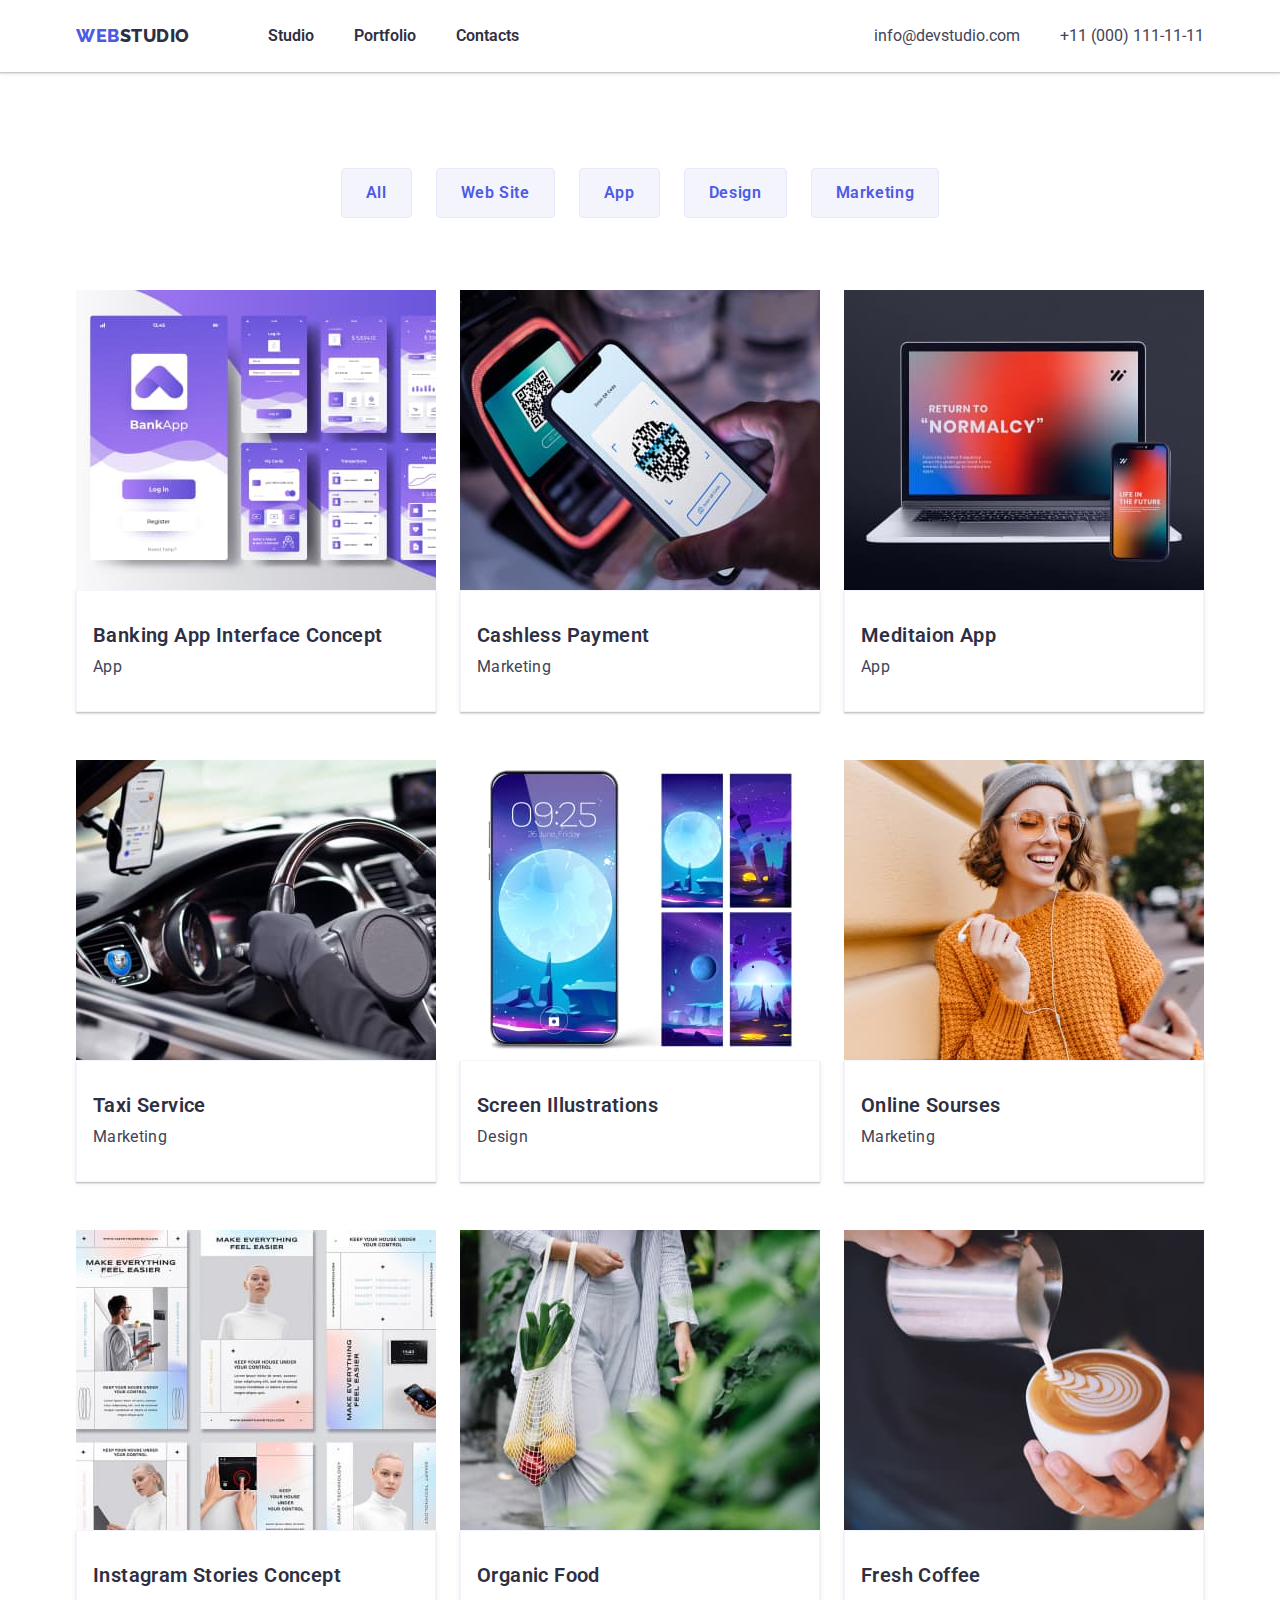
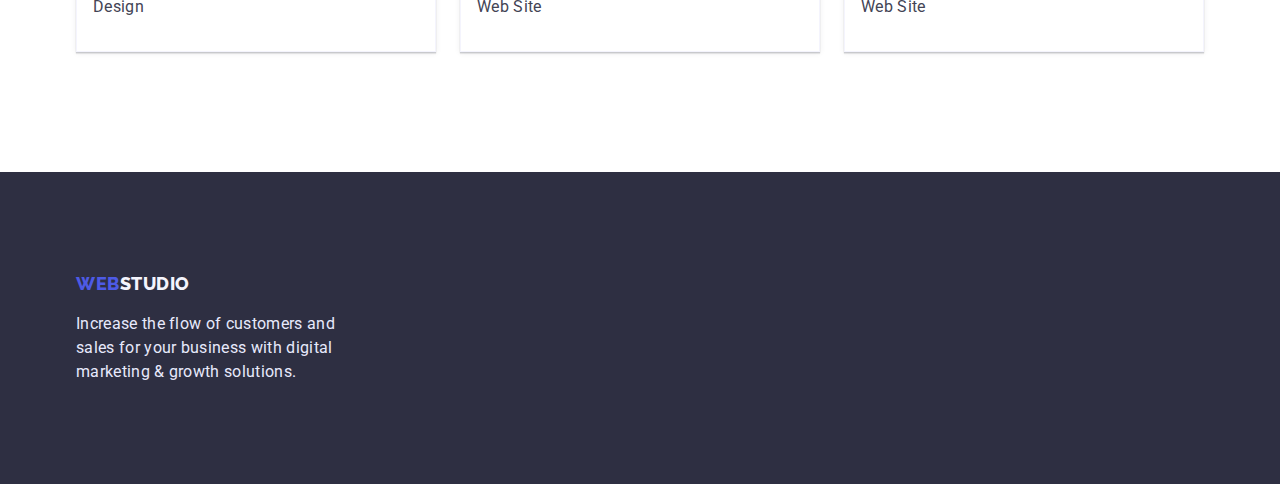
==== portfolio.html @ db88e68a "Created HW4" ====
<!DOCTYPE html>
<html lang="en">
  <head>
    <meta charset="UTF-8">
    <meta http-equiv="X-UA-Compatible" content="IE=edge">
    <meta name="viewport" content="width=device-width, initial-scale=1.0">
    <title>goit-markup-hw-04</title>
    <link rel="preconnect" href="https://fonts.googleapis.com">
    <link rel="preconnect" href="https://fonts.gstatic.com" crossorigin>
    <link href="https://fonts.googleapis.com/css2?family=Raleway:wght@800&family=Roboto:wght@400;500;700&display=swap" 
          rel="stylesheet">
    <link rel="stylesheet" href="./css/modern-normalie.css">
    <link rel="stylesheet" href="./css/styles.css">
  </head>
  <body>
    <!-- Logo Navigation Contacts -->

    <header class="header">
      <div class="header-section portfolio-header">
        <nav class="navigation-pages">
            <a href="./index.html" class="logo logo-header">web<span class="logo-studio">studio</span>
            </a>
          
            <ul class="site-nav list">
              <li class="item"><a href="./index.html" class="link">studio</a></li>
              <li class="item"><a href="./portfolio.html" class="link">portfolio</a></li>
              <li class="item"><a href="#" class="link">contacts</a></li>
            </ul>
        </nav>

          <ul class="contacts list">
            <li class="item">
              <a href="mailto:info@devstudio.com"
                class="link">info@devstudio.com</a>
            </li>
            <li class="item">
              <a href="tel:+11(000)111-11-11" 
                class="link">+11 (000) 111-11-11</a>
            </li>
          </ul>
      </div>
    </header>

    <main>
      
        <!-- Our Proects Portfolio -->
      <section class="proects">
        <div class="container-btn_cards">
          <h1 class="visually-hidden">our proects</h1>

        <!-- Buttons Filters -->
    
          <ul class="portfolio-btn_list">
            <li class="portfolio-btn_item"><button type="button" class="btn secondary portfolio-btn">all</button></li>
            <li class="portfolio-btn_item"><button type="button" class="btn secondary portfolio-btn">web site</button></li>
            <li class="portfolio-btn_item"><button type="button" class="btn secondary portfolio-btn">app</button></li>
            <li class="portfolio-btn_item"><button type="button" class="btn secondary portfolio-btn">design</button></li>
            <li class="portfolio-btn_item"><button type="button" class="btn secondary portfolio-btn">marketing</button></li>
          </ul>
    

        <!-- Portfolio -->
      
          <ul class="portfolio-cards_list">
            <li class="portfolio-cards_item">
              <img class="portfolio-crds_images"
                src="./images/banking_app_interface_concept.jpg"
                alt="banking app concept"
                width="360">
              <div class="portfolio-cards_box">
                <h2 class="proects-title">banking app interface concept</h2>
                <p class="proects-text text">app</p>
              </div>
            </li>
            <li class="portfolio-cards_item">
              <img class="portfolio-crds_images"
                src="./images/cashless_payment.jpg"
                alt="cashless payment"
                width="360">
              <div class="portfolio-cards_box">
                <h2 class="proects-title">cashless payment</h2>
                <p class="proects-text text">marketing</p>
              </div>
            </li>
            <li class="portfolio-cards_item">
              <img class="portfolio-crds_images"
                src="./images/meditaion_app.jpg"
                alt="meditaion app"
                width="360">
              <div class="portfolio-cards_box">
                <h2 class="proects-title">meditaion app</h2>
                <p class="proects-text text">app</p>
              </div>
            </li>
            <li class="portfolio-cards_item">
              <img class="portfolio-crds_images"
                src="./images/taxi_service.jpg"
                alt="taxi service"
                width="360">
              <div class="portfolio-cards_box">
                <h2 class="proects-title">taxi service</h2>
                <p class="proects-text text">marketing</p>
              </div>
            </li>
            <li class="portfolio-cards_item">
              <img class="portfolio-crds_images"
                src="./images/screen_illustrations.jpg"
                alt="screen illustrations"
                width="360">
              <div class="portfolio-cards_box">
                <h2 class="proects-title">screen illustrations</h2>
                <p class="proects-text text">design</p>
              </div>
            </li>
            <li class="portfolio-cards_item">
              <img class="portfolio-crds_images"
                src="./images/online_courses.jpg"
                alt="online courses"
                width="360">
              <div class="portfolio-cards_box">
                <h2 class="proects-title">online sourses</h2>
                <p class="proects-text text">marketing</p>
              </div>
            </li>
            <li class="portfolio-cards_item">
              <img class="portfolio-crds_images"
                src="./images/instagram_stories_concept.jpg"
                alt="instagram stories concept"
                width="360">
              <div class="portfolio-cards_box">
                <h2 class="proects-title">instagram stories concept</h2>
                <p class="proects-text text">design</p>
              </div>
            </li>
            <li class="portfolio-cards_item">
              <img class="portfolio-crds_images"
                src="./images/organic_food.jpg"
                alt="organic food"
                width="360">
              <div class="portfolio-cards_box">
                <h2 class="proects-title">organic food</h2>
                <p class="proects-text text">web site</p>
              </div>
            </li>
            <li class="portfolio-cards_item">
              <img class="portfolio-crds_images"
                src="./images/fresh_coffee.jpg"
                alt="fresh coffee"
                width="360">
              <div class="portfolio-cards_box">
                <h2 class="proects-title">fresh coffee</h2>
                <p class="proects-text text">web site</p>
              </div>
            </li>
          </ul>
      
        </div>
      </section>
    </main>

    <!-- Footer -->

    <footer class="footer">
      <div class="container-logo_footer">
          <a href="./index.html" class="logo logo-footer">Web<span class="logo-studio">Studio</span></a>
        
          <p class="footer-text text">
            Increase the flow of customers and
            sales for your business with digital
            marketing & growth solutions.
          </p>
      </div>
    </footer>
  </body>
</html>
---- css/modern-normalie.css ----
/*! modern-normalize v1.1.0 | MIT License | https://github.com/sindresorhus/modern-normalize */

/*
Document
========
*/

/**
Use a better box model (opinionated).
*/

*,
::before,
::after {
	box-sizing: border-box;
}

/**
1. Correct the line height in all browsers.
2. Prevent adjustments of font size after orientation changes in iOS.
3. Use a more readable tab size (opinionated).
*/

html {
	line-height: 1.15; /* 1 */
	-webkit-text-size-adjust: 100%; /* 2 */
	-moz-tab-size: 4; /* 3 */
	tab-size: 4; /* 3 */
}

/*
Sections
========
*/

/**
1. Remove the margin in all browsers.
2. Improve consistency of default fonts in all browsers. (https://github.com/sindresorhus/modern-normalize/issues/3)
*/

body {
	margin: 0; /* 1 */
	font-family:
		system-ui,
		-apple-system, /* Firefox supports this but not yet `system-ui` */
		'Segoe UI',
		Roboto,
		Helvetica,
		Arial,
		sans-serif,
		'Apple Color Emoji',
		'Segoe UI Emoji'; /* 2 */
}

/*
Grouping content
================
*/

/**
1. Add the correct height in Firefox.
2. Correct the inheritance of border color in Firefox. (https://bugzilla.mozilla.org/show_bug.cgi?id=190655)
*/

hr {
	height: 0; /* 1 */
	color: inherit; /* 2 */
}

/*
Text-level semantics
====================
*/

/**
Add the correct text decoration in Chrome, Edge, and Safari.
*/

abbr[title] {
	text-decoration: underline dotted;
}

/**
Add the correct font weight in Edge and Safari.
*/

b,
strong {
	font-weight: bolder;
}

/**
1. Improve consistency of default fonts in all browsers. (https://github.com/sindresorhus/modern-normalize/issues/3)
2. Correct the odd 'em' font sizing in all browsers.
*/

code,
kbd,
samp,
pre {
	font-family:
		ui-monospace,
		SFMono-Regular,
		Consolas,
		'Liberation Mono',
		Menlo,
		monospace; /* 1 */
	font-size: 1em; /* 2 */
}

/**
Add the correct font size in all browsers.
*/

small {
	font-size: 80%;
}

/**
Prevent 'sub' and 'sup' elements from affecting the line height in all browsers.
*/

sub,
sup {
	font-size: 75%;
	line-height: 0;
	position: relative;
	vertical-align: baseline;
}

sub {
	bottom: -0.25em;
}

sup {
	top: -0.5em;
}

/*
Tabular data
============
*/

/**
1. Remove text indentation from table contents in Chrome and Safari. (https://bugs.chromium.org/p/chromium/issues/detail?id=999088, https://bugs.webkit.org/show_bug.cgi?id=201297)
2. Correct table border color inheritance in Chrome and Safari. (https://bugs.chromium.org/p/chromium/issues/detail?id=935729, https://bugs.webkit.org/show_bug.cgi?id=195016)
*/

table {
	text-indent: 0; /* 1 */
	border-color: inherit; /* 2 */
}

/*
Forms
=====
*/

/**
1. Change the font styles in all browsers.
2. Remove the margin in Firefox and Safari.
*/

button,
input,
optgroup,
select,
textarea {
	font-family: inherit; /* 1 */
	font-size: 100%; /* 1 */
	line-height: 1.15; /* 1 */
	margin: 0; /* 2 */
}

/**
Remove the inheritance of text transform in Edge and Firefox.
*/

button,
select {
	text-transform: none;
}

/**
Correct the inability to style clickable types in iOS and Safari.
*/

button,
[type='button'],
[type='reset'],
[type='submit'] {
	-webkit-appearance: button;
}

/**
Remove the inner border and padding in Firefox.
*/

::-moz-focus-inner {
	border-style: none;
	padding: 0;
}

/**
Restore the focus styles unset by the previous rule.
*/

:-moz-focusring {
	outline: 1px dotted ButtonText;
}

/**
Remove the additional ':invalid' styles in Firefox.
See: https://github.com/mozilla/gecko-dev/blob/2f9eacd9d3d995c937b4251a5557d95d494c9be1/layout/style/res/forms.css#L728-L737
*/

:-moz-ui-invalid {
	box-shadow: none;
}

/**
Remove the padding so developers are not caught out when they zero out 'fieldset' elements in all browsers.
*/

legend {
	padding: 0;
}

/**
Add the correct vertical alignment in Chrome and Firefox.
*/

progress {
	vertical-align: baseline;
}

/**
Correct the cursor style of increment and decrement buttons in Safari.
*/

::-webkit-inner-spin-button,
::-webkit-outer-spin-button {
	height: auto;
}

/**
1. Correct the odd appearance in Chrome and Safari.
2. Correct the outline style in Safari.
*/

[type='search'] {
	-webkit-appearance: textfield; /* 1 */
	outline-offset: -2px; /* 2 */
}

/**
Remove the inner padding in Chrome and Safari on macOS.
*/

::-webkit-search-decoration {
	-webkit-appearance: none;
}

/**
1. Correct the inability to style clickable types in iOS and Safari.
2. Change font properties to 'inherit' in Safari.
*/

::-webkit-file-upload-button {
	-webkit-appearance: button; /* 1 */
	font: inherit; /* 2 */
}

/*
Interactive
===========
*/

/*
Add the correct display in Chrome and Safari.
*/

summary {
	display: list-item;
}
---- css/styles.css ----
:root {
    --primary-brand: #4D5AE5;
    --text: #434455;
    --dark: #2E2F42;
    --light: #F4F4FD;
    --accent: #E7E9FC;
    --succsesc: #31D0AA;
    --subtle-text: #8E8F99;
}

body {
    color: var(--text);
    background: #FFFFFF;
    font-family: 'roboto', sans-serif;
}

.text {
    font-size: 16px;
    line-height: 1.5;
    letter-spacing: 0.02em;
}

h1,h2,h3,h4,h5,h6 {
    color: var(--dark);
    letter-spacing: 0.02em;
    text-transform: capitalize;

    margin: 0;
    padding: 0;
}

p {
    margin: 0;
    padding: 0;
}

ul {
    list-style-type: none;

    margin: 0;
    padding: 0;
}

/* Button for Index,Portfolio HTML*/

.filter-btn {
    text-align: center;
}

.btn {
    background-color: var(--primary-brand);
    color: #FFFFFF;
    cursor: pointer;
    font-family: 'roboto', sans-serif;
    text-transform: capitalize;
}

.btn.primary {
    background-color: var(--primary-brand);
    color: #FFFFFF;
    font-weight: 600;
    font-size: 16px;
    line-height: 1.19;
    align-items: center;
    letter-spacing: 0.04em;
}

.btn.primary:active {
    background: #404BBF;
}

.btn.secondary {
    background-color: var(--light);
    color: var(--primary-brand);
    font-weight: 600;
    font-size: 16px;
    line-height: 1.5;
    align-items: center;
    text-align: center;
    letter-spacing: 0.04em;

    border: 1px solid var(--accent);
    border-radius: 4px;
}

.btn.secondary:hover,
.btn.secondary:focus {
    background-color: var(--primary-brand);
    color: #FFFFFF;
}

/* logo Header */

.logo {
    color: var(--primary-brand);
    font-family: 'raleway', sans-serif;
    font-weight: 800;
    font-size: 18px;
    line-height: 1.33;
    text-decoration: none;
    text-transform: uppercase;
    letter-spacing: 0.03em;
}

.logo-header {
    display: block;
    padding: 24px 0;
    margin-right: 78px;
}

/* Logo footer */

.logo .logo-studio {
    color: var(--dark);

}

.footer .logo-studio {
    color: var(--light);
}

/* Logo Navigation Contacts */
.header {
    background: #FFFFFF;
    box-shadow: 0px 2px 1px rgba(46, 47, 66, 0.08),
        0px 1px 1px rgba(46, 47, 66, 0.16),
        0px 1px 6px rgba(46, 47, 66, 0.08);
}

.header-section {
    max-width: 1158px;
    padding: 0 15px;
    margin: 0 auto;
    display: flex;
}

.navigation-pages {
    display: flex;
    align-items: center;
}

.site-nav .link {
    color:var(--dark);
    font-weight: 600;
    font-size: 16px;
    line-height: 1.5;
    text-decoration: none;
    text-transform: capitalize;

    display: block;
    padding: 24px 0;
}

.item:not(:last-child) {
    margin-right: 40px;
}

.contacts {
    display: flex;
    margin-left: auto;
}

.contacts .link {
    color: inherit;
    font-size: 16px;
    line-height: 1.5;
    text-decoration: none;

    display: block;
    padding: 24px 0;
}

.site-nav .link:hover,
.site-nav .link:focus {
    color:var(--primary-brand);
}

.site-nav .link:active {
    color: var(--primary-brand);
}

.site-nav {
    display: flex;
}

.contacts .link:hover,
.contacts .link:focus {
    color: var(--primary-brand);
}

/* Hero */

.hero {
    background-color: var(--dark);

    display: flex;
    padding: 192px 0;
    margin: 0 auto;
    justify-content: center;
}

.container-secrion_hero {
    text-align: center;
    width: 1158px;
    margin: 0 auto;
    padding: 0 15px;
}

.hero-title {
    color: #FFFFFF;
    font-weight: 600;
    font-size: 56px;
    line-height: 1.07;
    letter-spacing: 0.02em;

    margin-bottom: 48px;
}

.button {
    display: flex;
    margin: auto;
    padding: 16px 32px;
    border-radius: 4px;
    border: rgba(0, 0, 0, 0.5);
}

/* Advantage */

.visually-hidden {
    position: absolute;
    width: 1px;
    height: 1px;
    margin: -1px;
    border: 0;
    padding: 0;
    white-space: nowrap;
    clip-path: inset(100%);
    clip: rect(0 0 0 0);
    overflow: hidden;
}

.advantage {
    padding: 120px 0;
    margin: 0 auto;
    display: flex;
    justify-content: center;
}

.container-advantage {
    width: 1158px;
    padding: 0 15px;
}

.advantage-title {
    color:var(--dark);
    font-weight: 600;
    font-size: 20px;
    line-height: 1.2;
    text-transform: capitalize;

    margin-bottom: 8px;
}

.advantage-list {
    display: flex;
    gap: 24px;
}

.advantage-item {
    flex-basis: 100%;
}

.advntage-text {
    font-weight: 400;
    font-size: 16px;
    line-height: 1.5;
    letter-spacing: 0.02em;
}

/* What Are We Doing */
.example {
    padding-bottom: 120px;
}

.example-title {
    text-align: center;
    font-weight: 600;
    font-size: 36px;
    line-height: 1.11;
    text-transform: capitalize;
}

.container-example {
    width: 1158px;
    padding: 0 15px;
    margin: 0 auto;
}

.example-title {
    margin-bottom: 72px;
}

.example-list {
    display: flex;
    justify-content: center;
    gap: 24px;
}

.example-image.no-gap {
    display: block;
    max-width: 100%;
    height: auto;
}
/* Our Team */

.team {
    background-color: var(--light);
    text-align: center;

    padding: 120px 0;
}

.container-section_team {
    width: 1158px;
    padding: 0 15px;
    margin: 0 auto;
}

.team-title {
    text-transform: capitalize;
    font-weight: 600;
    font-size: 36px;
    line-height: 1.11;

    margin-bottom: 72px;
}

.team-section-list {
    display: flex;
    gap: 24px;
}

.team-section-item {
    box-shadow: 0px 1px 6px rgba(46, 47, 66, 0.08),
                0px 1px 1px rgba(46, 47, 66, 0.16),
                0px 2px 1px rgba(46, 47, 66, 0.08);
    border-radius: 0px 0px 4px 4px;
    background: #FFFFFF;
}

.team-section-image {
    display: block;
}

.team-name {
    font-weight: 600;
    font-size: 20px;
    line-height: 1.2;
    text-align: center;
    text-transform: capitalize;
    letter-spacing: 0.02em;

    margin-bottom: 8px;
}

.team-member {
    padding: 32px 16px;
}

.team-text {
    text-align: center;
    text-transform: capitalize;
}

/* Footer */

.footer-text {
    color: var(--accent);
    font-weight: 400;
    font-size: 16px;
    line-height: 1.5;
    letter-spacing: 0.02em;
}

.footer {
    background-color: var(--dark);

    padding-top: 100px;
    padding-bottom: 100px;
}

.container-logo_footer {
    margin: 0 auto;
    padding: 0 15px;
    width: 1158px;
}

.logo-footer {
    display: inline-block;
    margin-bottom: 16px;
}

.footer-text {
    width: 264px;
}

        /* Portfolio HTML */

    /* Buttons Filters */
        
.portfolio-btn_list {
    display: flex;
    justify-content: center;
    gap: 24px;
    margin-bottom: 72px;
}
        
.portfolio-btn {
    line-height: 1.5;
    font-size: 16px;
    padding: 12px 24px;
}

/* Our Proects Portfolio*/
.proects {
    display: flex;
    justify-content: center;
    padding: 96px 0 120px;
    margin: 0 auto;
    padding-bottom: 120px;
}

.container-btn_cards {
    width: 1158px;
    padding: 0 15px;
}

/* Cards List */

.proects-title {
    font-weight: 600;
    font-size: 20px;
    line-height: 1.2;
    letter-spacing: 0.02em;
    margin-bottom: 8px;
}

.proects-text {
    text-transform: capitalize;
    font-weight: 400;
    font-size: 16px;
    line-height: 1.5;
    letter-spacing: 0.02em;
}

.portfolio-cards_list {
    display: flex;
    justify-content: center;
    column-gap: 24px;
    row-gap: 48px;
    flex-wrap: wrap;
}

.portfolio-crds_images {
    display: block;
    max-width: 100%;
    height: auto;
}

.portfolio-cards_box {
    padding: 32px 16px;
    background: #FFFFFF;
    border: 0.5px solid #F4F4FD;
    box-shadow: 0px 1px 6px rgba(46, 47, 66, 0.08),
                0px 1px 1px rgba(46, 47, 66, 0.16),
                0px 2px 1px rgba(46, 47, 66, 0.08);
}
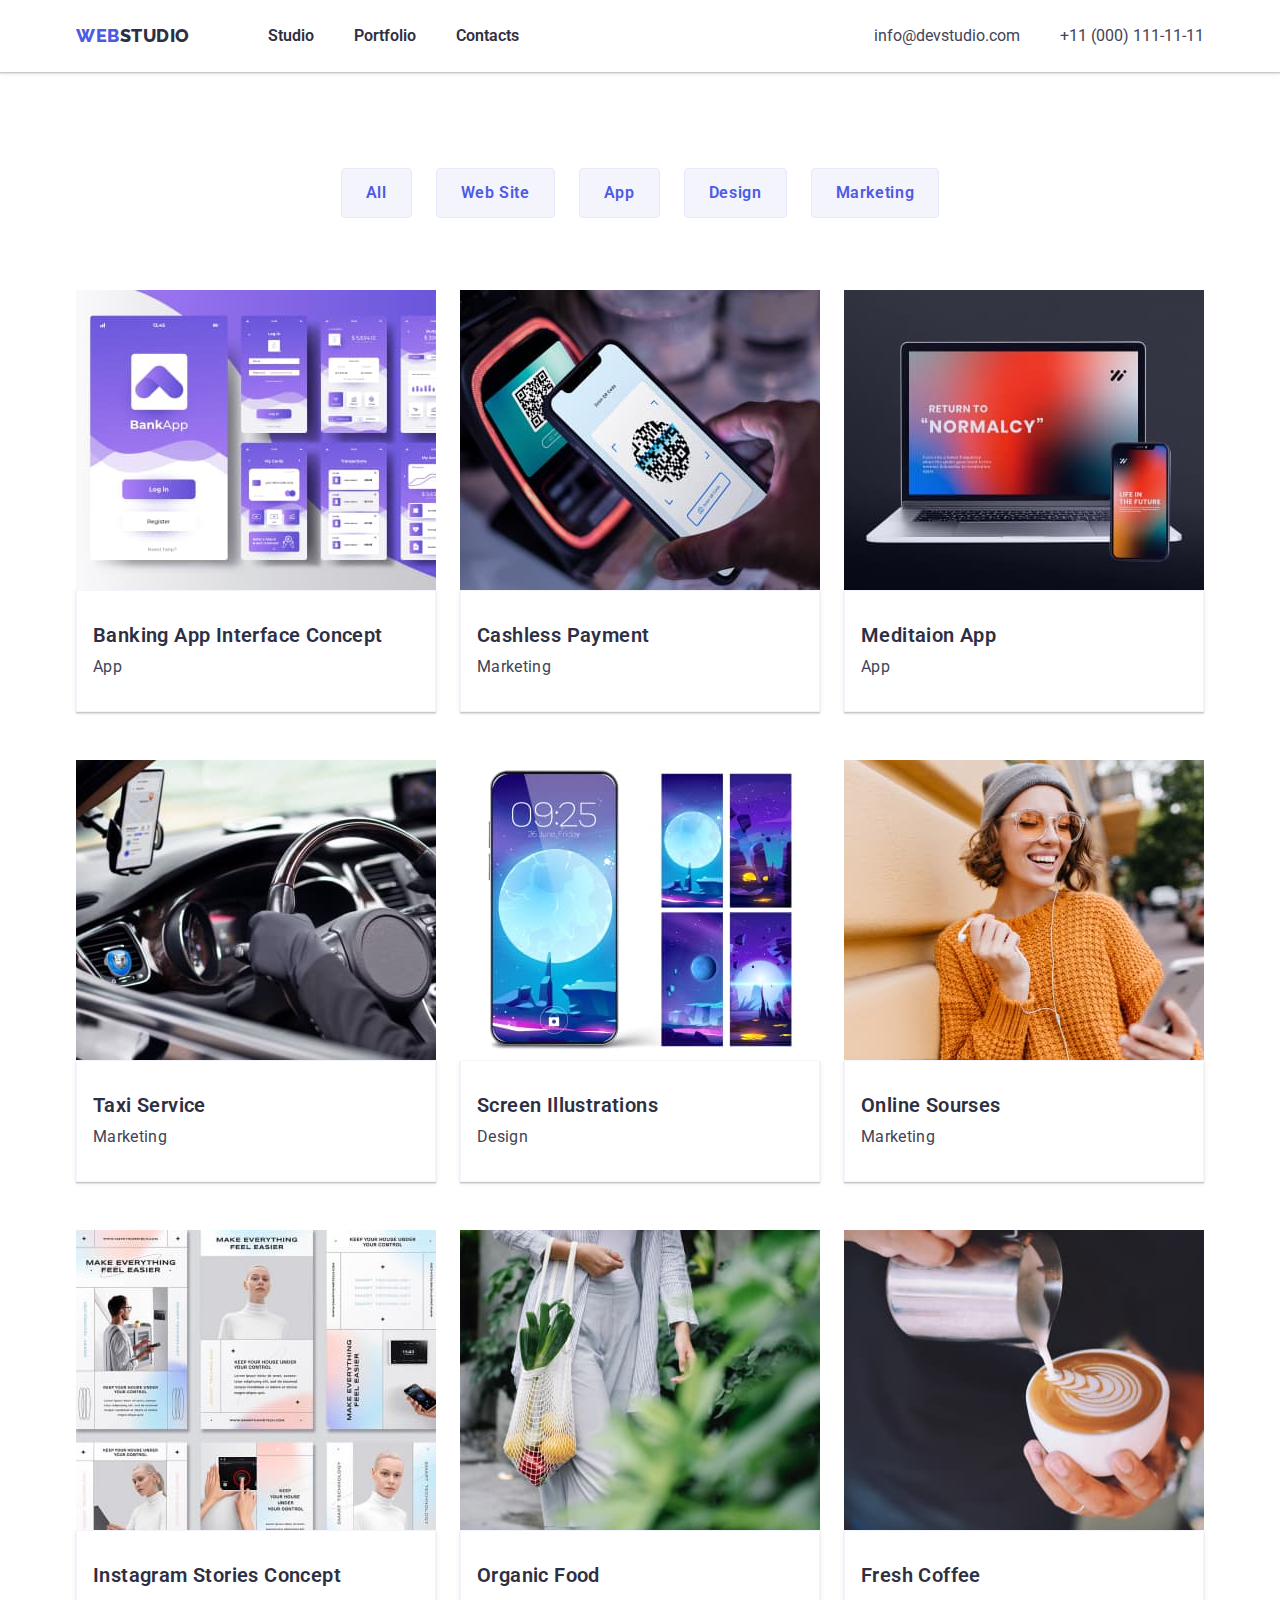
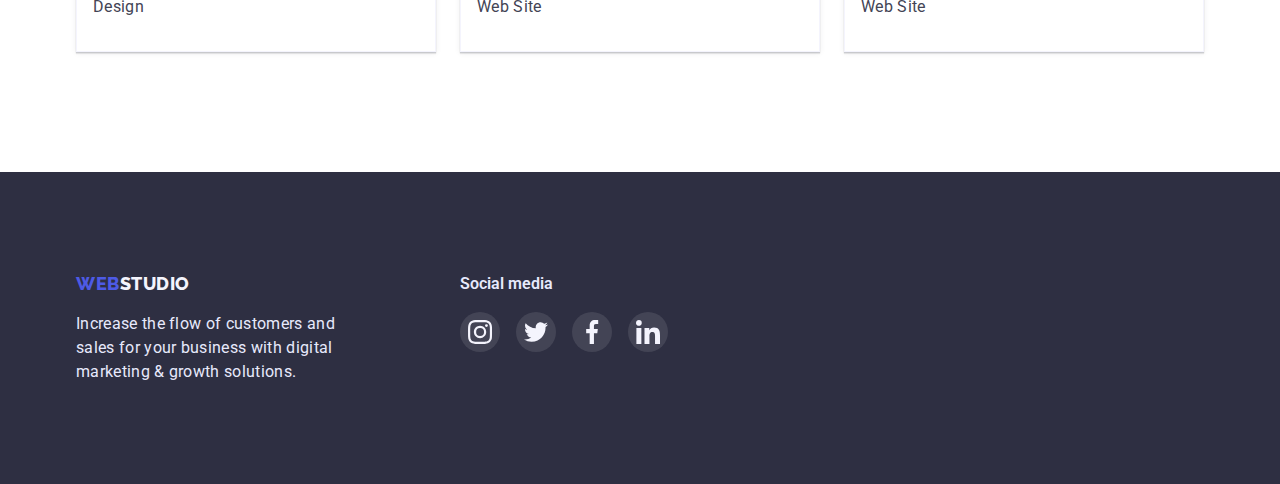
==== commit b3e18e1d: "Added social media to footer" ====
--- a/portfolio.html
+++ b/portfolio.html
@@ -162,6 +162,7 @@
 
     <footer class="footer">
       <div class="container-logo_footer">
+        <div class="footer-logo_text">
           <a href="./index.html" class="logo logo-footer">Web<span class="logo-studio">Studio</span></a>
         
           <p class="footer-text text">
@@ -169,6 +170,41 @@
             sales for your business with digital
             marketing & growth solutions.
           </p>
+        </div>
+
+        <div class="footer-social_media">
+          <p class="footer-media">Social media</p>
+          <ul class="footer-social_list">
+            <li>
+              <a href="" class="footer-social_link">
+                <svg class="svg-footer">
+                  <use href="./images/icons.svg#icon-instagram"></use>
+                </svg>
+              </a>
+            </li>
+            <li>
+              <a href="" class="footer-social_link">
+                <svg class="svg-footer">
+                  <use href="./images/icons.svg#icon-twitter"></use>
+                </svg>
+              </a>
+            </li>
+            <li>
+              <a href="" class="footer-social_link">
+                <svg class="svg-footer">
+                  <use href="./images/icons.svg#icon-facebook"></use>
+                </svg>
+              </a>
+            </li>
+            <li>
+              <a href="" class="footer-social_link">
+                <svg class="svg-footer">
+                  <use href="./images/icons.svg#icon-linkedin"></use>
+                </svg>
+              </a>
+            </li>
+          </ul>
+        </div>
       </div>
     </footer>
   </body>
--- a/css/styles.css
+++ b/css/styles.css
@@ -192,11 +192,22 @@
 
 .hero {
     background-color: var(--dark);
-
+    width: 1440px;
     display: flex;
     padding: 192px 0;
     margin: 0 auto;
     justify-content: center;
+
+
+    background-image: linear-gradient(
+        to right,
+        rgba(0, 0, 0, 0.7),
+        rgba(0, 0, 0, 0.7)
+    ),
+        url(../images/people_office.jpg);
+    background-repeat: no-repeat;
+    background-position: center;
+    background-size: contain;
 }
 
 .container-secrion_hero {
@@ -252,12 +263,9 @@
 }
 
 .advantage-title {
-    color:var(--dark);
     font-weight: 600;
     font-size: 20px;
     line-height: 1.2;
-    text-transform: capitalize;
-
     margin-bottom: 8px;
 }
 
@@ -268,6 +276,13 @@
 
 .advantage-item {
     flex-basis: 100%;
+}
+
+.svg-advantage {
+    width: 264px;
+    height: 112px;
+    margin-bottom: 8px;
+    padding: 24px 0;
 }
 
 .advntage-text {
@@ -287,7 +302,6 @@
     font-weight: 600;
     font-size: 36px;
     line-height: 1.11;
-    text-transform: capitalize;
 }
 
 .container-example {
@@ -316,7 +330,6 @@
 .team {
     background-color: var(--light);
     text-align: center;
-
     padding: 120px 0;
 }
 
@@ -327,7 +340,6 @@
 }
 
 .team-title {
-    text-transform: capitalize;
     font-weight: 600;
     font-size: 36px;
     line-height: 1.11;
@@ -357,8 +369,6 @@
     font-size: 20px;
     line-height: 1.2;
     text-align: center;
-    text-transform: capitalize;
-    letter-spacing: 0.02em;
 
     margin-bottom: 8px;
 }
@@ -370,6 +380,91 @@
 .team-text {
     text-align: center;
     text-transform: capitalize;
+    margin-bottom: 8px;
+}
+
+.team-social_list {
+    display: flex;
+    justify-content: center;
+    gap: 24px;
+}
+
+.team-social_link {
+    display: flex;
+    justify-content: center;
+    align-items: center;
+    background-color: var(--primary-brand);
+    width: 40px;
+    height: 40px;
+    border-radius: 50%;
+}
+
+.team-social_link:hover {
+    background-color: var(--succsesc);
+}
+.team-social_link:focus {
+    background-color: var(--succsesc);
+}
+
+.svg-team {
+    width: 16px;
+    height: 16px;
+}
+
+/* Customers */
+
+.customers {
+    padding: 120px 0;
+}
+
+.container-section_customers {
+    width: 1158px;
+    padding: 0 15px;
+    margin: 0 auto;
+}
+
+.customers-title {
+    font-size: 36px;
+    line-height: 1.17;
+    text-align: center;
+    letter-spacing: 0.03em;
+    margin-bottom: 72px;
+}
+
+.customers-list {
+    display: flex;
+    gap: 24px;
+    
+}
+
+.customers-item {
+    display: flex;
+    justify-content: center;
+    align-items: center;
+    
+}
+
+.customers-link {
+    color: var(--subtle-text);
+    border: 1px solid var(--subtle-text);
+    border-radius: 4px;
+    
+}
+
+.customers-link:hover {
+    border: 1px solid var(--primary-brand);
+    color: var(--primary-brand);
+}
+.customers-link:focus {
+    border: 1px solid var(--primary-brand);
+    color: var(--primary-brand);
+}
+
+.svg-customers {
+    fill: currentColor;
+    width: 168px;
+    height: 88px;
+    padding: 16px 0;
 }
 
 /* Footer */
@@ -380,19 +475,24 @@
     font-size: 16px;
     line-height: 1.5;
     letter-spacing: 0.02em;
+    width: 264px;
 }
 
 .footer {
     background-color: var(--dark);
-
     padding-top: 100px;
     padding-bottom: 100px;
 }
 
 .container-logo_footer {
+    display: flex;
     margin: 0 auto;
     padding: 0 15px;
     width: 1158px;
+}
+
+.footer-logo_text {
+    margin-right: 120px;
 }
 
 .logo-footer {
@@ -400,8 +500,40 @@
     margin-bottom: 16px;
 }
 
-.footer-text {
-    width: 264px;
+.footer-media {
+    font-weight: 600;
+    font-size: 16px;
+    line-height: 1.5;
+    color: var(--accent);
+    margin-bottom: 16px;
+}
+
+.footer-social_list {
+    display: flex;
+    justify-content: center;
+    gap: 16px;
+}
+
+.footer-social_link {
+    display: flex;
+    justify-content: center;
+    align-items: center;
+    background-color: rgba(255, 255, 255, 0.1);
+    width: 40px;
+    height: 40px;
+    border-radius: 50%;
+}
+
+.footer-social_link:hover {
+    background-color: var(--succsesc);
+}
+.footer-social_link:focus {
+    background-color: var(--succsesc);
+}
+
+.svg-footer {
+    width: 24x;
+    height: 24px;
 }
 
         /* Portfolio HTML */
@@ -441,16 +573,12 @@
     font-weight: 600;
     font-size: 20px;
     line-height: 1.2;
-    letter-spacing: 0.02em;
     margin-bottom: 8px;
 }
 
 .proects-text {
     text-transform: capitalize;
     font-weight: 400;
-    font-size: 16px;
-    line-height: 1.5;
-    letter-spacing: 0.02em;
 }
 
 .portfolio-cards_list {
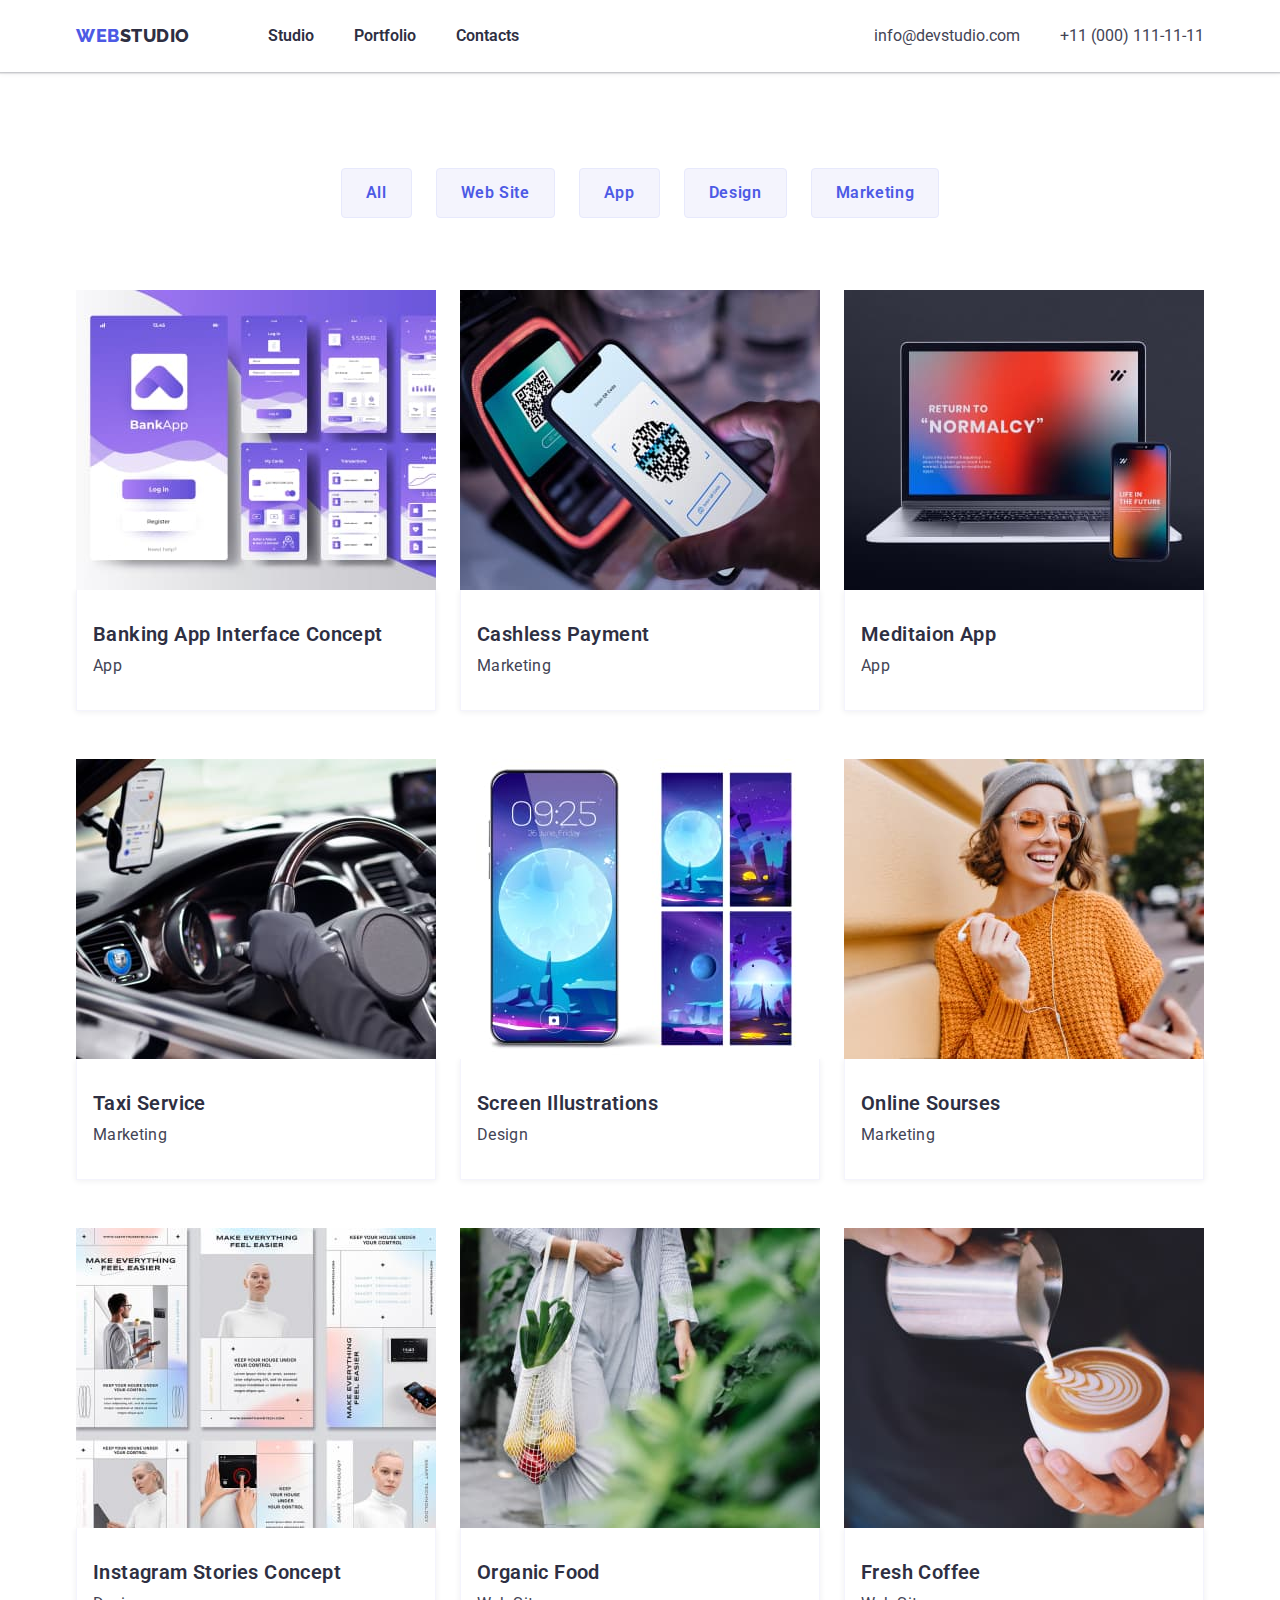
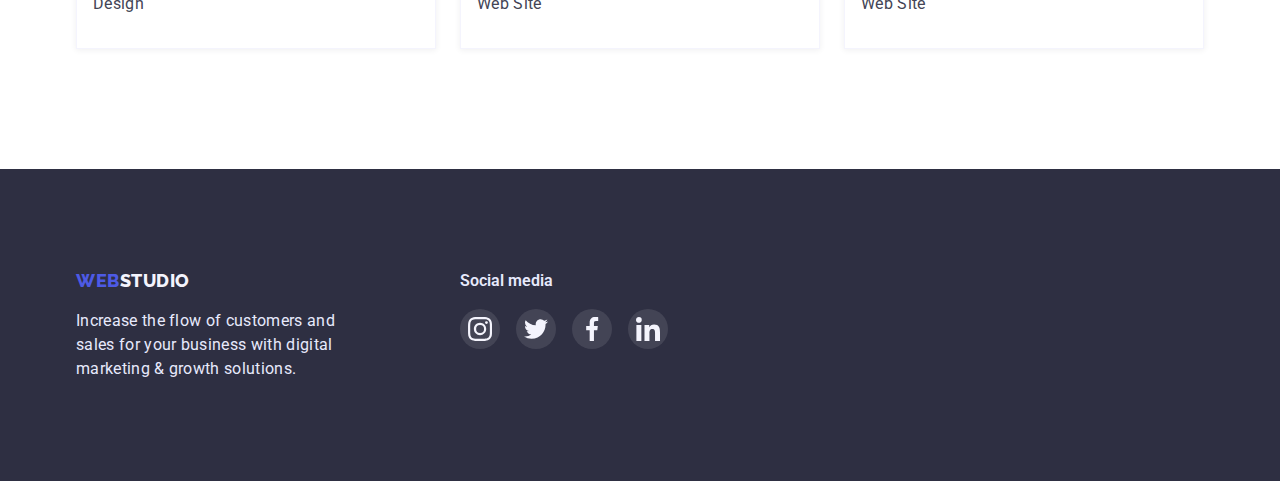
==== commit 69bc635d: "Last fixes after fidback in HW4" ====
--- a/portfolio.html
+++ b/portfolio.html
@@ -45,7 +45,7 @@
       
         <!-- Our Proects Portfolio -->
       <section class="proects">
-        <div class="container-btn_cards">
+        <div class="container-cards">
           <h1 class="visually-hidden">our proects</h1>
 
         <!-- Buttons Filters -->
--- a/css/styles.css
+++ b/css/styles.css
@@ -87,6 +87,11 @@
 .btn.secondary:focus {
     background-color: var(--primary-brand);
     color: #FFFFFF;
+    border: 1px solid var(--primary-brand);
+    box-shadow: 0px 3px 1px rgba(0, 0, 0, 0.1),
+                0px 2px 1px rgba(0, 0, 0, 0.08),
+                0px 2px 2px rgba(0, 0, 0, 0.12);
+    border-radius: 4px;
 }
 
 /* logo Header */
@@ -137,6 +142,7 @@
 .navigation-pages {
     display: flex;
     align-items: center;
+    margin-right: auto;
 }
 
 .site-nav .link {
@@ -157,7 +163,6 @@
 
 .contacts {
     display: flex;
-    margin-left: auto;
 }
 
 .contacts .link {
@@ -193,21 +198,19 @@
 .hero {
     background-color: var(--dark);
     width: 1440px;
-    display: flex;
     padding: 192px 0;
     margin: 0 auto;
     justify-content: center;
-
 
     background-image: linear-gradient(
         to right,
-        rgba(0, 0, 0, 0.7),
-        rgba(0, 0, 0, 0.7)
+        #2E2F4270,
+        #2E2F4270
     ),
         url(../images/people_office.jpg);
     background-repeat: no-repeat;
     background-position: center;
-    background-size: contain;
+    background-size: cover;
 }
 
 .container-secrion_hero {
@@ -215,6 +218,10 @@
     width: 1158px;
     margin: 0 auto;
     padding: 0 15px;
+    display: flex;
+    flex-direction: column;
+    justify-content: center;
+    align-items: center;
 }
 
 .hero-title {
@@ -223,8 +230,12 @@
     font-size: 56px;
     line-height: 1.07;
     letter-spacing: 0.02em;
-
     margin-bottom: 48px;
+    width: 496px;
+    height: 120px;
+    display: block;
+    align-items: center;
+    justify-content: center;
 }
 
 .button {
@@ -253,13 +264,12 @@
 .advantage {
     padding: 120px 0;
     margin: 0 auto;
-    display: flex;
-    justify-content: center;
 }
 
 .container-advantage {
     width: 1158px;
     padding: 0 15px;
+    margin: 0 auto;
 }
 
 .advantage-title {
@@ -278,11 +288,13 @@
     flex-basis: 100%;
 }
 
-.svg-advantage {
-    width: 264px;
+.advantage-icon {
+    display: flex;
+    justify-content: center;
+    align-items: center;
+    margin-bottom: 8px;
     height: 112px;
-    margin-bottom: 8px;
-    padding: 24px 0;
+    background-color: var(--light);
 }
 
 .advntage-text {
@@ -343,7 +355,6 @@
     font-weight: 600;
     font-size: 36px;
     line-height: 1.11;
-
     margin-bottom: 72px;
 }
 
@@ -389,19 +400,22 @@
     gap: 24px;
 }
 
-.team-social_link {
-    display: flex;
-    justify-content: center;
-    align-items: center;
-    background-color: var(--primary-brand);
+.team-social_item {
     width: 40px;
     height: 40px;
+}
+
+.team-social_link {
+    display: flex;
+    justify-content: center;
+    align-items: center;
+    background-color: var(--primary-brand);
+    width: 100%;
+    height: 100%;
     border-radius: 50%;
 }
 
-.team-social_link:hover {
-    background-color: var(--succsesc);
-}
+.team-social_link:hover,
 .team-social_link:focus {
     background-color: var(--succsesc);
 }
@@ -434,27 +448,28 @@
 .customers-list {
     display: flex;
     gap: 24px;
-    
 }
 
 .customers-item {
     display: flex;
     justify-content: center;
     align-items: center;
-    
+    flex-basis: calc((100% - 5 * 24px) / 6);
+    height: 88px;
 }
 
 .customers-link {
     color: var(--subtle-text);
     border: 1px solid var(--subtle-text);
     border-radius: 4px;
-    
-}
-
-.customers-link:hover {
-    border: 1px solid var(--primary-brand);
-    color: var(--primary-brand);
-}
+    width: 100%;
+    height: 100%;
+    display: flex;
+    justify-content: center;
+    align-items: center;
+}
+
+.customers-link:hover,
 .customers-link:focus {
     border: 1px solid var(--primary-brand);
     color: var(--primary-brand);
@@ -462,9 +477,6 @@
 
 .svg-customers {
     fill: currentColor;
-    width: 168px;
-    height: 88px;
-    padding: 16px 0;
 }
 
 /* Footer */
@@ -524,15 +536,13 @@
     border-radius: 50%;
 }
 
-.footer-social_link:hover {
-    background-color: var(--succsesc);
-}
+.footer-social_link:hover,
 .footer-social_link:focus {
     background-color: var(--succsesc);
 }
 
 .svg-footer {
-    width: 24x;
+    width: 24px;
     height: 24px;
 }
 
@@ -546,7 +556,7 @@
     gap: 24px;
     margin-bottom: 72px;
 }
-        
+
 .portfolio-btn {
     line-height: 1.5;
     font-size: 16px;
@@ -555,16 +565,14 @@
 
 /* Our Proects Portfolio*/
 .proects {
-    display: flex;
-    justify-content: center;
     padding: 96px 0 120px;
     margin: 0 auto;
-    padding-bottom: 120px;
-}
-
-.container-btn_cards {
+}
+
+.container-cards {
     width: 1158px;
     padding: 0 15px;
+    margin: 0 auto;
 }
 
 /* Cards List */
@@ -587,6 +595,12 @@
     column-gap: 24px;
     row-gap: 48px;
     flex-wrap: wrap;
+}
+
+.portfolio-cards_item:hover {
+    box-shadow: 0px 1px 6px rgba(46, 47, 66, 0.08),
+                0px 1px 1px rgba(46, 47, 66, 0.16),
+                0px 2px 1px rgba(46, 47, 66, 0.08);
 }
 
 .portfolio-crds_images {
@@ -598,8 +612,7 @@
 .portfolio-cards_box {
     padding: 32px 16px;
     background: #FFFFFF;
-    border: 0.5px solid #F4F4FD;
-    box-shadow: 0px 1px 6px rgba(46, 47, 66, 0.08),
-                0px 1px 1px rgba(46, 47, 66, 0.16),
-                0px 2px 1px rgba(46, 47, 66, 0.08);
+    border: 0.5px solid var(--light);
+    box-shadow: 0px 1px 6px rgba(46, 47, 66, 0.08);
+    border-top: 0;
 }